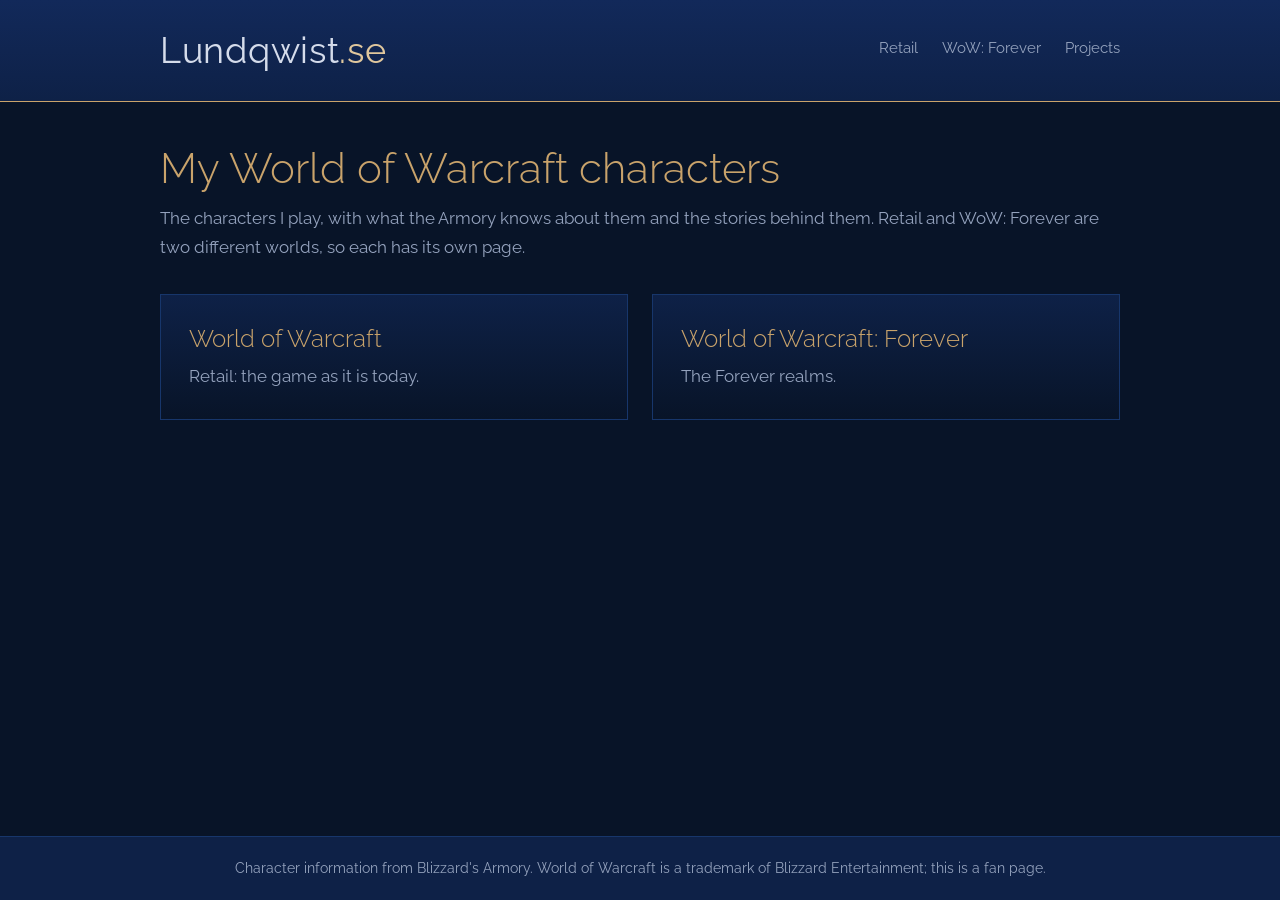
==== wwwroot/index.html @ 9b531c91 "WoW characters pages: retail and Forever, Armory info from Blizzard's API, Markdown stories" ====
<!DOCTYPE html>
<html lang="en">
<head>
  <meta charset="utf-8">
  <meta name="viewport" content="width=device-width, initial-scale=1">
  <title>WoW characters · Lundqwist.se</title>
  <link rel="stylesheet" href="css/site.css">
</head>
<body>
  <header class="site-header">
    <div class="site-header-inner">
      <a class="brand" href="/">Lundqwist<span>.se</span></a>
      <nav class="site-nav" aria-label="Characters">
      <a href="retail/">Retail</a>
      <a href="forever/">WoW: Forever</a>
      <a href="/projects">Projects</a>
      </nav>
    </div>
  </header>

  <main>
    <h1>My World of Warcraft characters</h1>
    <p class="lead">The characters I play, with what the Armory knows about them and the stories behind them. Retail and WoW: Forever are two different worlds, so each has its own page.</p>
    <ul class="games">
      <li><a class="game-card" href="retail/"><h2>World of Warcraft</h2><p>Retail: the game as it is today.</p></a></li>
      <li><a class="game-card" href="forever/"><h2>World of Warcraft: Forever</h2><p>The Forever realms.</p></a></li>
    </ul>
  </main>

  <footer class="site-footer">
    Character information from Blizzard's Armory. World of Warcraft is a trademark of Blizzard Entertainment; this is a fan page.
  </footer>

</body>
</html>
---- wwwroot/css/site.css ----
/* The same look as lundqwist.se: deep navy, thin gold lines and letters. */

@font-face { font-family: 'Raleway'; font-weight: 300; font-display: swap; src: url('../fonts/raleway-latin-300-normal.woff2') format('woff2'); }
@font-face { font-family: 'Raleway'; font-weight: 400; font-display: swap; src: url('../fonts/raleway-latin-400-normal.woff2') format('woff2'); }
@font-face { font-family: 'Raleway'; font-weight: 500; font-display: swap; src: url('../fonts/raleway-latin-500-normal.woff2') format('woff2'); }

:root {
  --navy-deep: #081428;
  --navy: #0e2147;
  --navy-light: #17366b;
  --gold: #c9a36b;
  --gold-soft: #e0c79d;
  --text: #d5dceb;
  --text-muted: #94a2bd;
  --content: 60rem;
}

*, *::before, *::after { box-sizing: border-box; }
html { color-scheme: dark; }

body {
  margin: 0;
  min-height: 100vh;
  display: flex;
  flex-direction: column;
  background: var(--navy-deep);
  color: var(--text);
  font-family: 'Raleway', system-ui, sans-serif;
  font-size: 1.0625rem;
  line-height: 1.7;
}

img { display: block; max-width: 100%; height: auto; }
a { color: var(--gold); }
a:hover { color: var(--gold-soft); }
:focus-visible { outline: 2px solid var(--gold-soft); outline-offset: 3px; }

/* ── Header ─────────────────────────────────────────────────────────────── */

.site-header {
  background: linear-gradient(180deg, #12295a 0%, var(--navy) 100%);
  border-bottom: 1px solid var(--gold);
}

.site-header-inner {
  max-width: calc(var(--content) + 4rem);
  margin: 0 auto;
  padding: 1.25rem 2rem;
  display: flex;
  align-items: center;
  justify-content: space-between;
  flex-wrap: wrap;
  gap: 1rem 1.5rem;
}

.brand {
  font-size: clamp(1.5rem, 4vw, 2.25rem);
  font-weight: 400;
  letter-spacing: 0.02em;
  color: var(--text);
  text-decoration: none;
}
.brand span { color: var(--gold-soft); }

.site-nav { display: flex; flex-wrap: wrap; gap: 0.25rem 1.5rem; }
.site-nav a {
  color: var(--text-muted);
  text-decoration: none;
  font-size: 0.95rem;
  padding-bottom: 0.15rem;
  border-bottom: 1px solid transparent;
}
.site-nav a:hover, .site-nav a[aria-current='page'] { color: var(--gold); border-bottom-color: var(--gold); }

/* ── Page ───────────────────────────────────────────────────────────────── */

main {
  flex: 1;
  width: 100%;
  max-width: calc(var(--content) + 4rem);
  margin: 0 auto;
  padding: 2.5rem 2rem 4rem;
}

h1, h2, h3 { font-weight: 300; color: var(--gold); line-height: 1.3; }
h1 { font-size: clamp(1.9rem, 4vw, 2.6rem); margin: 0 0 0.5rem; }
h2 { font-size: 1.5rem; margin: 2.5rem 0 1rem; padding-bottom: 0.4rem; border-bottom: 1px solid var(--navy-light); }
.lead { color: var(--text-muted); margin: 0 0 2rem; }
.muted { color: var(--text-muted); }
.notice { border: 1px solid var(--navy-light); border-left: 3px solid var(--gold); padding: 0.75rem 1rem; background: var(--navy); }

.button {
  display: inline-block;
  padding: 0.45rem 1.1rem;
  border: 1px solid var(--gold);
  color: var(--gold);
  text-decoration: none;
  font-size: 0.9rem;
  letter-spacing: 0.06em;
}
.button:hover { background: var(--gold); color: var(--navy-deep); }
.buttons { display: flex; flex-wrap: wrap; gap: 0.75rem; margin: 1rem 0; }

/* ── The two games on the start page ────────────────────────────────────── */

.games { display: grid; grid-template-columns: repeat(auto-fit, minmax(16rem, 1fr)); gap: 1.5rem; padding: 0; list-style: none; }
.game-card {
  display: block;
  padding: 1.75rem;
  border: 1px solid var(--navy-light);
  background: linear-gradient(180deg, var(--navy) 0%, var(--navy-deep) 100%);
  text-decoration: none;
  color: var(--text);
  transition: border-color 0.2s;
}
.game-card:hover { border-color: var(--gold); color: var(--text); }
.game-card h2 { margin: 0 0 0.5rem; border: 0; padding: 0; }
.game-card p { margin: 0; color: var(--text-muted); }

/* ── Character list ─────────────────────────────────────────────────────── */

.characters { display: grid; grid-template-columns: repeat(auto-fill, minmax(17rem, 1fr)); gap: 1.25rem; padding: 0; list-style: none; }
.character-card {
  display: flex;
  gap: 1rem;
  align-items: center;
  padding: 1rem;
  border: 1px solid var(--navy-light);
  background: var(--navy);
  color: var(--text);
  text-decoration: none;
  height: 100%;
}
.character-card:hover { border-color: var(--gold); color: var(--text); }
.avatar { width: 4.5rem; height: 4.5rem; flex: none; border: 1px solid var(--navy-light); background: var(--navy-deep); object-fit: cover; }
.character-card .name { font-size: 1.2rem; color: var(--class, var(--gold)); }
.character-card .info { font-size: 0.9rem; color: var(--text-muted); line-height: 1.5; }

/* ── One character ──────────────────────────────────────────────────────── */

.sheet-head { display: grid; grid-template-columns: minmax(0, 1fr) minmax(0, 1.2fr); gap: 2rem; align-items: start; }
.render {
  background: radial-gradient(ellipse at center, var(--navy-light) 0%, var(--navy-deep) 70%);
  border: 1px solid var(--navy-light);
  min-height: 12rem;
}
.render img { width: 100%; aspect-ratio: 1 / 1; object-fit: cover; object-position: center 20%; }
.char-title { color: var(--text-muted); margin: 0 0 1rem; }
.facts { display: grid; grid-template-columns: auto 1fr; gap: 0.2rem 1.25rem; margin: 0; }
.facts dt { color: var(--text-muted); }
.facts dd { margin: 0; }

.stats { display: grid; grid-template-columns: repeat(auto-fill, minmax(11rem, 1fr)); gap: 0.4rem 1.5rem; padding: 0; list-style: none; }
.stats li { display: flex; justify-content: space-between; border-bottom: 1px dotted var(--navy-light); }
.stats span:first-child { color: var(--text-muted); }

.gear { width: 100%; border-collapse: collapse; font-size: 0.95rem; }
.gear th, .gear td { text-align: left; padding: 0.3rem 0.75rem 0.3rem 0; border-bottom: 1px solid var(--navy-light); }
.gear th { color: var(--text-muted); font-weight: 400; }
.gear td.num { text-align: right; color: var(--text-muted); }
.gear a { text-decoration: none; }

.professions { padding: 0; list-style: none; }
.professions li { margin-bottom: 0.5rem; }
.professions .tiers { color: var(--text-muted); font-size: 0.9rem; }

.story { max-width: 44rem; }
.story img { margin: 1rem 0; border: 1px solid var(--navy-light); }
.story blockquote { margin: 1rem 0; padding-left: 1rem; border-left: 2px solid var(--gold); color: var(--text-muted); }

/* Item quality colors, as in the game */
.q-POOR { color: #9d9d9d; } .q-COMMON { color: #ffffff; } .q-UNCOMMON { color: #1eff00; }
.q-RARE { color: #0070dd; } .q-EPIC { color: #a335ee; } .q-LEGENDARY { color: #ff8000; }
.q-ARTIFACT { color: #e6cc80; } .q-HEIRLOOM { color: #00ccff; }

/* ── Footer ─────────────────────────────────────────────────────────────── */

.site-footer { border-top: 1px solid var(--navy-light); background: var(--navy); padding: 1.25rem 2rem; text-align: center; font-size: 0.85rem; color: var(--text-muted); }

@media (max-width: 44rem) {
  main { padding: 1.75rem 1.25rem 3rem; }
  .sheet-head { grid-template-columns: 1fr; }
}
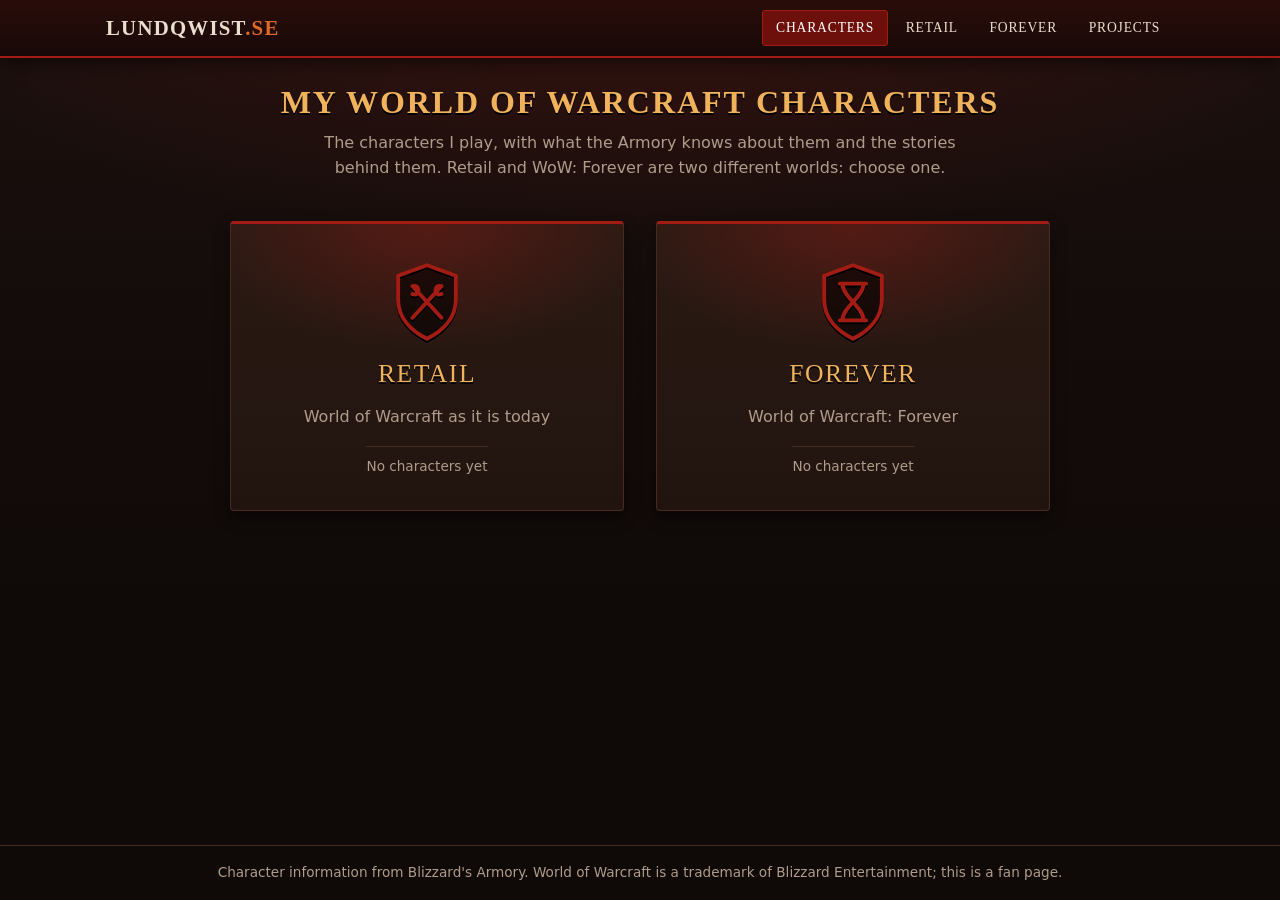
==== commit 94a8bfe0: "Horde colours like the Jawbreakers site; start page chooses Retail or Forever; realm label for Forev" ====
--- a/wwwroot/index.html
+++ b/wwwroot/index.html
@@ -11,19 +11,43 @@
     <div class="site-header-inner">
       <a class="brand" href="/">Lundqwist<span>.se</span></a>
       <nav class="site-nav" aria-label="Characters">
+      <a href="./" aria-current="page">Characters</a>
       <a href="retail/">Retail</a>
-      <a href="forever/">WoW: Forever</a>
+      <a href="forever/">Forever</a>
       <a href="/projects">Projects</a>
       </nav>
     </div>
   </header>
 
-  <main>
+  <main class="chooser">
     <h1>My World of Warcraft characters</h1>
-    <p class="lead">The characters I play, with what the Armory knows about them and the stories behind them. Retail and WoW: Forever are two different worlds, so each has its own page.</p>
+    <p class="lead">The characters I play, with what the Armory knows about them and the stories behind them. Retail and WoW: Forever are two different worlds: choose one.</p>
     <ul class="games">
-      <li><a class="game-card" href="retail/"><h2>World of Warcraft</h2><p>Retail: the game as it is today.</p></a></li>
-      <li><a class="game-card" href="forever/"><h2>World of Warcraft: Forever</h2><p>The Forever realms.</p></a></li>
+      <li>
+        <a class="game-card" href="retail/">
+          <!-- A shield with two crossed axes -->
+          <svg class="crest" viewBox="0 0 64 64" aria-hidden="true" fill="none" stroke="currentColor" stroke-width="3" stroke-linecap="round" stroke-linejoin="round">
+            <path d="M32 4 L54 12 V30 C54 44 44 54 32 60 C20 54 10 44 10 30 V12 Z" fill="rgba(0,0,0,.35)" />
+            <path d="M21 44 L43 20 M43 44 L21 20" />
+            <path d="M43 20 c-6-2-6 8 0 6 M21 20 c6-2 6 8 0 6" />
+          </svg>
+          <span class="label">Retail</span>
+          <span class="sub">World of Warcraft as it is today</span>
+          <span class="count" data-game="retail"></span>
+        </a>
+      </li>
+      <li>
+        <a class="game-card" href="forever/">
+          <!-- The same shield with an hourglass: the old world, kept forever -->
+          <svg class="crest" viewBox="0 0 64 64" aria-hidden="true" fill="none" stroke="currentColor" stroke-width="3" stroke-linecap="round" stroke-linejoin="round">
+            <path d="M32 4 L54 12 V30 C54 44 44 54 32 60 C20 54 10 44 10 30 V12 Z" fill="rgba(0,0,0,.35)" />
+            <path d="M22 18 H42 M22 46 H42 M24 18 C24 28 40 36 40 46 M40 18 C40 28 24 36 24 46" />
+          </svg>
+          <span class="label">Forever</span>
+          <span class="sub">World of Warcraft: Forever</span>
+          <span class="count" data-game="forever"></span>
+        </a>
+      </li>
     </ul>
   </main>
 
@@ -31,5 +55,17 @@
     Character information from Blizzard's Armory. World of Warcraft is a trademark of Blizzard Entertainment; this is a fan page.
   </footer>
 
+  <script>
+    // How many characters each game has, under its card
+    for (const span of document.querySelectorAll('.count')) {
+      fetch(`api/${span.dataset.game}/characters`)
+        .then((r) => (r.ok ? r.json() : null))
+        .then((data) => {
+          const n = data?.characters?.length ?? 0
+          span.textContent = n === 0 ? 'No characters yet' : n === 1 ? '1 character' : `${n} characters`
+        })
+        .catch(() => {})
+    }
+  </script>
 </body>
 </html>
--- a/wwwroot/css/site.css
+++ b/wwwroot/css/site.css
@@ -1,18 +1,18 @@
-/* The same look as lundqwist.se: deep navy, thin gold lines and letters. */
-
-@font-face { font-family: 'Raleway'; font-weight: 300; font-display: swap; src: url('../fonts/raleway-latin-300-normal.woff2') format('woff2'); }
-@font-face { font-family: 'Raleway'; font-weight: 400; font-display: swap; src: url('../fonts/raleway-latin-400-normal.woff2') format('woff2'); }
-@font-face { font-family: 'Raleway'; font-weight: 500; font-display: swap; src: url('../fonts/raleway-latin-500-normal.woff2') format('woff2'); }
+/* Horde colours, as on the Jawbreakers guild site: charred stone, Horde red, ember orange, sunset gold. */
 
 :root {
-  --navy-deep: #081428;
-  --navy: #0e2147;
-  --navy-light: #17366b;
-  --gold: #c9a36b;
-  --gold-soft: #e0c79d;
-  --text: #d5dceb;
-  --text-muted: #94a2bd;
-  --content: 60rem;
+  --bg: #0f0908;
+  --bg-2: #1a100e;
+  --panel: #21140f;
+  --panel-2: #2b1a14;
+  --line: #4a2a1f;
+  --red: #a31c14;
+  --red-dark: #6d100c;
+  --ember: #e06a25;
+  --gold: #f0b25a;
+  --text: #eadfce;
+  --muted: #b09c8a;
+  --content: 1100px;
 }
 
 *, *::before, *::after { box-sizing: border-box; }
@@ -23,161 +23,189 @@
   min-height: 100vh;
   display: flex;
   flex-direction: column;
-  background: var(--navy-deep);
-  color: var(--text);
-  font-family: 'Raleway', system-ui, sans-serif;
-  font-size: 1.0625rem;
-  line-height: 1.7;
+  background:
+    radial-gradient(1200px 500px at 50% -100px, rgba(163, 28, 20, .28), transparent 70%),
+    linear-gradient(var(--bg-2), var(--bg) 600px);
+  background-color: var(--bg);
+  color: var(--text);
+  font: 16px/1.6 "Segoe UI", system-ui, sans-serif;
+}
+
+h1, h2, h3, .brand, .site-nav a, .button, .game-card .label {
+  font-family: Georgia, "Palatino Linotype", "Times New Roman", serif;
+  letter-spacing: .06em;
+  text-transform: uppercase;
 }
 
 img { display: block; max-width: 100%; height: auto; }
 a { color: var(--gold); }
-a:hover { color: var(--gold-soft); }
-:focus-visible { outline: 2px solid var(--gold-soft); outline-offset: 3px; }
+a:hover { color: var(--ember); }
+:focus-visible { outline: 2px solid var(--ember); outline-offset: 3px; }
+
+h1 { font-size: 2rem; color: var(--gold); margin: 0 0 .25rem; text-shadow: 0 2px 0 #000; line-height: 1.25; }
+h2 { font-size: 1.25rem; color: var(--gold); margin: 2.25rem 0 1rem; padding-bottom: .4rem; border-bottom: 1px solid var(--line); box-shadow: 0 1px 0 rgba(0, 0, 0, .6); }
+h3 { font-size: 1rem; margin: 0; }
+p { margin: 0 0 1em; }
+.lead { color: var(--muted); margin: 0 0 1.75rem; }
+.muted { color: var(--muted); }
+.notice { background: var(--panel); border: 1px solid var(--line); border-left: 3px solid var(--red); padding: .75rem 1rem; border-radius: 4px; }
 
 /* ── Header ─────────────────────────────────────────────────────────────── */
 
 .site-header {
-  background: linear-gradient(180deg, #12295a 0%, var(--navy) 100%);
-  border-bottom: 1px solid var(--gold);
-}
-
+  background: linear-gradient(#2a0d0a, #170908);
+  border-bottom: 2px solid var(--red);
+  box-shadow: 0 4px 18px rgba(0, 0, 0, .6);
+}
 .site-header-inner {
-  max-width: calc(var(--content) + 4rem);
+  max-width: var(--content);
   margin: 0 auto;
-  padding: 1.25rem 2rem;
+  padding: .6rem 1rem;
   display: flex;
   align-items: center;
-  justify-content: space-between;
   flex-wrap: wrap;
-  gap: 1rem 1.5rem;
-}
-
-.brand {
-  font-size: clamp(1.5rem, 4vw, 2.25rem);
-  font-weight: 400;
-  letter-spacing: 0.02em;
-  color: var(--text);
-  text-decoration: none;
-}
-.brand span { color: var(--gold-soft); }
-
-.site-nav { display: flex; flex-wrap: wrap; gap: 0.25rem 1.5rem; }
+  gap: .5rem 1.5rem;
+}
+.brand { font-size: 1.3rem; font-weight: 700; color: var(--text); text-decoration: none; }
+.brand span { color: var(--ember); }
+.site-nav { display: flex; flex-wrap: wrap; gap: .25rem; margin-left: auto; }
 .site-nav a {
-  color: var(--text-muted);
-  text-decoration: none;
-  font-size: 0.95rem;
-  padding-bottom: 0.15rem;
-  border-bottom: 1px solid transparent;
-}
-.site-nav a:hover, .site-nav a[aria-current='page'] { color: var(--gold); border-bottom-color: var(--gold); }
+  color: var(--text);
+  text-decoration: none;
+  font-size: .85rem;
+  padding: .4rem .8rem;
+  border: 1px solid transparent;
+  border-radius: 3px;
+}
+.site-nav a:hover { color: var(--gold); border-color: var(--line); }
+.site-nav a[aria-current='page'] { background: var(--red-dark); border-color: var(--red); color: #fff; }
 
 /* ── Page ───────────────────────────────────────────────────────────────── */
 
-main {
-  flex: 1;
-  width: 100%;
-  max-width: calc(var(--content) + 4rem);
-  margin: 0 auto;
-  padding: 2.5rem 2rem 4rem;
-}
-
-h1, h2, h3 { font-weight: 300; color: var(--gold); line-height: 1.3; }
-h1 { font-size: clamp(1.9rem, 4vw, 2.6rem); margin: 0 0 0.5rem; }
-h2 { font-size: 1.5rem; margin: 2.5rem 0 1rem; padding-bottom: 0.4rem; border-bottom: 1px solid var(--navy-light); }
-.lead { color: var(--text-muted); margin: 0 0 2rem; }
-.muted { color: var(--text-muted); }
-.notice { border: 1px solid var(--navy-light); border-left: 3px solid var(--gold); padding: 0.75rem 1rem; background: var(--navy); }
+main { flex: 1; width: 100%; max-width: var(--content); margin: 0 auto; padding: 2rem 1rem 3rem; }
 
 .button {
   display: inline-block;
-  padding: 0.45rem 1.1rem;
-  border: 1px solid var(--gold);
-  color: var(--gold);
-  text-decoration: none;
-  font-size: 0.9rem;
-  letter-spacing: 0.06em;
-}
-.button:hover { background: var(--gold); color: var(--navy-deep); }
-.buttons { display: flex; flex-wrap: wrap; gap: 0.75rem; margin: 1rem 0; }
-
-/* ── The two games on the start page ────────────────────────────────────── */
-
-.games { display: grid; grid-template-columns: repeat(auto-fit, minmax(16rem, 1fr)); gap: 1.5rem; padding: 0; list-style: none; }
+  padding: .45rem 1rem;
+  font-size: .85rem;
+  color: #fff;
+  text-decoration: none;
+  background: linear-gradient(var(--red), var(--red-dark));
+  border: 1px solid #c8321f;
+  border-radius: 3px;
+  box-shadow: 0 2px 6px rgba(0, 0, 0, .5);
+}
+.button:hover { color: #fff; background: linear-gradient(#c02a1d, var(--red)); }
+.buttons { display: flex; flex-wrap: wrap; gap: .75rem; margin: 1.25rem 0 0; }
+
+.panel {
+  background: linear-gradient(var(--panel-2), var(--panel));
+  border: 1px solid var(--line);
+  border-top: 3px solid var(--red);
+  border-radius: 4px;
+  box-shadow: 0 6px 16px rgba(0, 0, 0, .45);
+}
+
+/* ── Start page: choose a game ──────────────────────────────────────────── */
+
+.chooser { text-align: center; padding-top: 1.5rem; }
+.chooser .lead { max-width: 40rem; margin: .5rem auto 2.5rem; }
+.games { display: grid; grid-template-columns: repeat(2, minmax(0, 1fr)); gap: 2rem; max-width: 820px; margin: 0 auto; padding: 0; list-style: none; }
 .game-card {
-  display: block;
-  padding: 1.75rem;
-  border: 1px solid var(--navy-light);
-  background: linear-gradient(180deg, var(--navy) 0%, var(--navy-deep) 100%);
-  text-decoration: none;
-  color: var(--text);
-  transition: border-color 0.2s;
-}
-.game-card:hover { border-color: var(--gold); color: var(--text); }
-.game-card h2 { margin: 0 0 0.5rem; border: 0; padding: 0; }
-.game-card p { margin: 0; color: var(--text-muted); }
+  display: flex;
+  flex-direction: column;
+  align-items: center;
+  gap: .6rem;
+  height: 100%;
+  padding: 2.25rem 1.5rem 2rem;
+  color: var(--text);
+  text-decoration: none;
+  background:
+    radial-gradient(320px 180px at 50% 0, rgba(163, 28, 20, .35), transparent 70%),
+    linear-gradient(var(--panel-2), var(--panel));
+  border: 1px solid var(--line);
+  border-top: 3px solid var(--red);
+  border-radius: 4px;
+  box-shadow: 0 6px 16px rgba(0, 0, 0, .45);
+  transition: transform .12s, border-color .12s, box-shadow .12s;
+}
+.game-card:hover { color: var(--text); transform: translateY(-3px); border-color: var(--ember); border-top-color: var(--ember); box-shadow: 0 10px 24px rgba(0, 0, 0, .6); }
+.game-card .crest { width: 84px; height: 84px; color: var(--red); filter: drop-shadow(0 2px 0 #000); }
+.game-card:hover .crest { color: var(--ember); }
+.game-card .label { font-size: 1.6rem; color: var(--gold); text-shadow: 0 2px 0 #000; }
+.game-card .sub { color: var(--muted); }
+.game-card .count { font-size: .85rem; color: var(--muted); border-top: 1px solid var(--line); padding-top: .6rem; margin-top: .4rem; min-height: 1.6em; }
 
 /* ── Character list ─────────────────────────────────────────────────────── */
 
-.characters { display: grid; grid-template-columns: repeat(auto-fill, minmax(17rem, 1fr)); gap: 1.25rem; padding: 0; list-style: none; }
+.characters { display: grid; grid-template-columns: repeat(auto-fill, minmax(18rem, 1fr)); gap: 1.25rem; padding: 0; list-style: none; }
 .character-card {
   display: flex;
   gap: 1rem;
   align-items: center;
-  padding: 1rem;
-  border: 1px solid var(--navy-light);
-  background: var(--navy);
-  color: var(--text);
-  text-decoration: none;
   height: 100%;
-}
-.character-card:hover { border-color: var(--gold); color: var(--text); }
-.avatar { width: 4.5rem; height: 4.5rem; flex: none; border: 1px solid var(--navy-light); background: var(--navy-deep); object-fit: cover; }
-.character-card .name { font-size: 1.2rem; color: var(--class, var(--gold)); }
-.character-card .info { font-size: 0.9rem; color: var(--text-muted); line-height: 1.5; }
+  padding: 1rem 1.1rem;
+  color: var(--text);
+  text-decoration: none;
+  background: linear-gradient(var(--panel-2), var(--panel));
+  border: 1px solid var(--line);
+  border-top: 3px solid var(--class, var(--red));
+  border-radius: 4px;
+  box-shadow: 0 6px 16px rgba(0, 0, 0, .45);
+  transition: transform .12s, border-color .12s;
+}
+.character-card:hover { color: var(--text); transform: translateY(-2px); border-color: var(--ember); border-top-color: var(--class, var(--ember)); }
+.avatar { width: 4.5rem; height: 4.5rem; flex: none; border: 1px solid var(--line); border-radius: 3px; background: var(--bg); object-fit: cover; }
+.character-card .name { font-family: Georgia, serif; font-size: 1.2rem; color: var(--class, var(--gold)); }
+.character-card .info { font-size: .9rem; color: var(--muted); line-height: 1.5; }
 
 /* ── One character ──────────────────────────────────────────────────────── */
 
 .sheet-head { display: grid; grid-template-columns: minmax(0, 1fr) minmax(0, 1.2fr); gap: 2rem; align-items: start; }
 .render {
-  background: radial-gradient(ellipse at center, var(--navy-light) 0%, var(--navy-deep) 70%);
-  border: 1px solid var(--navy-light);
   min-height: 12rem;
+  background: radial-gradient(ellipse at center, #5a1a10 0%, var(--panel) 55%, var(--bg) 100%);
+  border: 1px solid var(--line);
+  border-top: 3px solid var(--red);
+  border-radius: 4px;
+  overflow: hidden;
 }
 .render img { width: 100%; aspect-ratio: 1 / 1; object-fit: cover; object-position: center 20%; }
-.char-title { color: var(--text-muted); margin: 0 0 1rem; }
-.facts { display: grid; grid-template-columns: auto 1fr; gap: 0.2rem 1.25rem; margin: 0; }
-.facts dt { color: var(--text-muted); }
+.char-title { color: var(--muted); margin: 0 0 1rem; font-style: italic; }
+.facts { display: grid; grid-template-columns: auto 1fr; gap: .25rem 1.25rem; margin: 0; padding: 1.1rem 1.25rem; }
+.facts dt { color: var(--muted); }
 .facts dd { margin: 0; }
 
-.stats { display: grid; grid-template-columns: repeat(auto-fill, minmax(11rem, 1fr)); gap: 0.4rem 1.5rem; padding: 0; list-style: none; }
-.stats li { display: flex; justify-content: space-between; border-bottom: 1px dotted var(--navy-light); }
-.stats span:first-child { color: var(--text-muted); }
-
-.gear { width: 100%; border-collapse: collapse; font-size: 0.95rem; }
-.gear th, .gear td { text-align: left; padding: 0.3rem 0.75rem 0.3rem 0; border-bottom: 1px solid var(--navy-light); }
-.gear th { color: var(--text-muted); font-weight: 400; }
-.gear td.num { text-align: right; color: var(--text-muted); }
+.stats { display: grid; grid-template-columns: repeat(auto-fill, minmax(12rem, 1fr)); gap: .4rem 1.5rem; padding: 0; list-style: none; }
+.stats li { display: flex; justify-content: space-between; border-bottom: 1px dotted var(--line); }
+.stats span:first-child { color: var(--muted); }
+
+.gear { width: 100%; border-collapse: collapse; font-size: .95rem; }
+.gear th, .gear td { text-align: left; padding: .3rem .75rem .3rem 0; border-bottom: 1px solid var(--line); }
+.gear th { color: var(--muted); font-weight: 400; }
+.gear td.num { text-align: right; color: var(--muted); }
 .gear a { text-decoration: none; }
 
 .professions { padding: 0; list-style: none; }
-.professions li { margin-bottom: 0.5rem; }
-.professions .tiers { color: var(--text-muted); font-size: 0.9rem; }
-
-.story { max-width: 44rem; }
-.story img { margin: 1rem 0; border: 1px solid var(--navy-light); }
-.story blockquote { margin: 1rem 0; padding-left: 1rem; border-left: 2px solid var(--gold); color: var(--text-muted); }
-
-/* Item quality colors, as in the game */
+.professions li { margin-bottom: .5rem; }
+.professions .tiers { color: var(--muted); font-size: .9rem; }
+
+.story { max-width: 46rem; font-size: 1.05rem; line-height: 1.75; }
+.story h2, .story h3 { border: 0; box-shadow: none; margin: 1.75rem 0 .5rem; }
+.story img { margin: 1rem 0; border: 1px solid var(--line); border-radius: 4px; }
+.story blockquote { margin: 1rem 0; padding-left: 1rem; border-left: 3px solid var(--red); color: var(--muted); font-style: italic; }
+
+/* Item quality colours, as in the game */
 .q-POOR { color: #9d9d9d; } .q-COMMON { color: #ffffff; } .q-UNCOMMON { color: #1eff00; }
 .q-RARE { color: #0070dd; } .q-EPIC { color: #a335ee; } .q-LEGENDARY { color: #ff8000; }
 .q-ARTIFACT { color: #e6cc80; } .q-HEIRLOOM { color: #00ccff; }
 
 /* ── Footer ─────────────────────────────────────────────────────────────── */
 
-.site-footer { border-top: 1px solid var(--navy-light); background: var(--navy); padding: 1.25rem 2rem; text-align: center; font-size: 0.85rem; color: var(--text-muted); }
+.site-footer { border-top: 1px solid var(--line); color: var(--muted); font-size: .85rem; text-align: center; padding: 1rem; }
 
 @media (max-width: 44rem) {
-  main { padding: 1.75rem 1.25rem 3rem; }
+  .games { grid-template-columns: 1fr; }
   .sheet-head { grid-template-columns: 1fr; }
-}
+  h1 { font-size: 1.6rem; }
+}
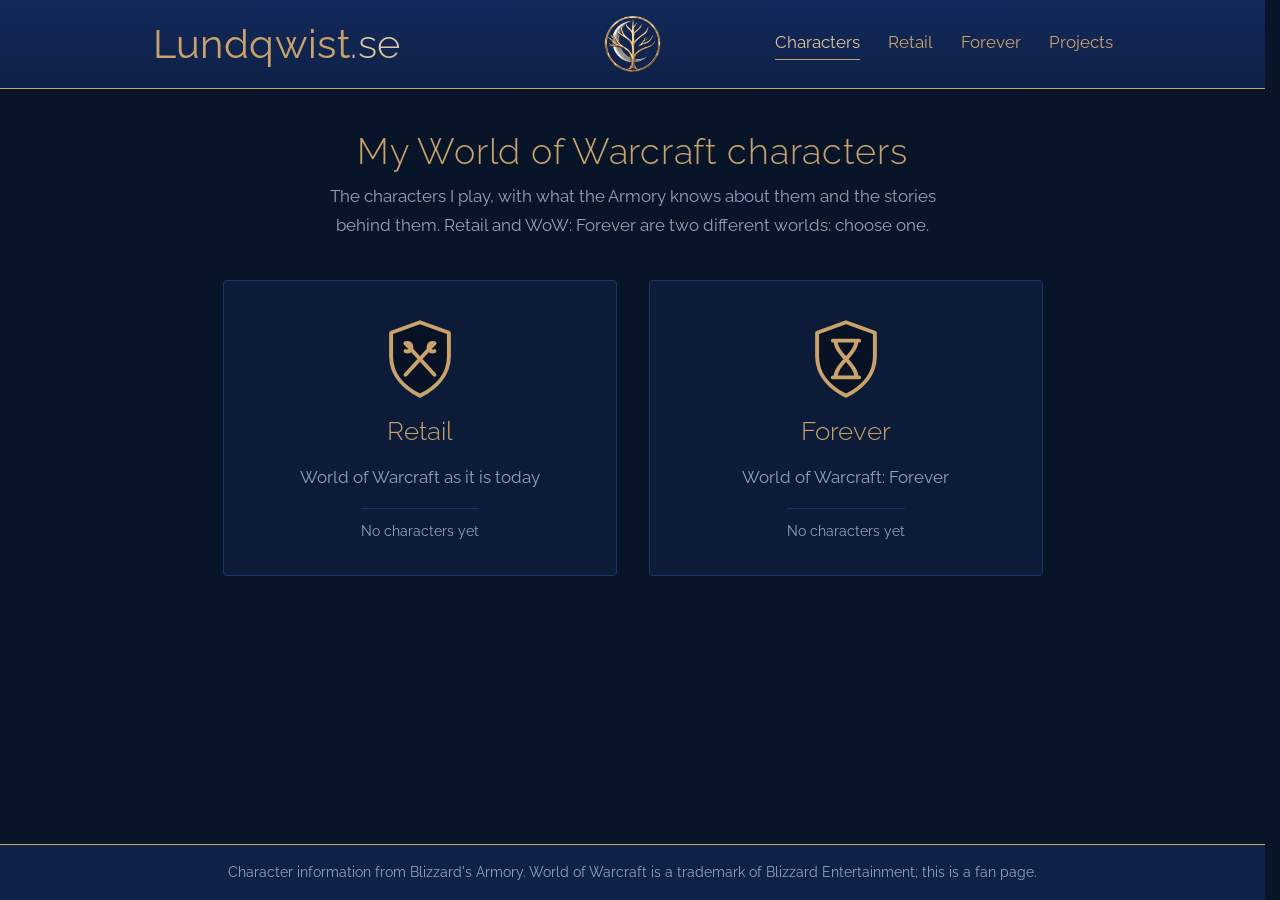
==== commit 8ceab50a: "Same navy and gold look as lundqwist.se (Raleway, emblem, favicon); links and buttons sparkle on mou" ====
--- a/wwwroot/index.html
+++ b/wwwroot/index.html
@@ -4,12 +4,14 @@
   <meta charset="utf-8">
   <meta name="viewport" content="width=device-width, initial-scale=1">
   <title>WoW characters · Lundqwist.se</title>
+  <link rel="icon" href="images/favicon.svg" type="image/svg+xml">
   <link rel="stylesheet" href="css/site.css">
 </head>
 <body>
   <header class="site-header">
     <div class="site-header-inner">
       <a class="brand" href="/">Lundqwist<span>.se</span></a>
+      <img class="emblem" src="images/lundqwist-logo.webp" alt="" width="192" height="190">
       <nav class="site-nav" aria-label="Characters">
       <a href="./" aria-current="page">Characters</a>
       <a href="retail/">Retail</a>
--- a/wwwroot/css/site.css
+++ b/wwwroot/css/site.css
@@ -1,114 +1,165 @@
-/* Horde colours, as on the Jawbreakers guild site: charred stone, Horde red, ember orange, sunset gold. */
+/* The look of lundqwist.se (Website2.0/site/client/src/styles.css): deep navy, thin gold lines and letters,
+   the Raleway typeface. Links and buttons sparkle a little on mouse-over. */
+
+@font-face { font-family: 'Raleway'; font-style: normal; font-weight: 300; font-display: swap; src: url('../fonts/raleway-latin-300-normal.woff2') format('woff2'); }
+@font-face { font-family: 'Raleway'; font-style: normal; font-weight: 400; font-display: swap; src: url('../fonts/raleway-latin-400-normal.woff2') format('woff2'); }
+@font-face { font-family: 'Raleway'; font-style: normal; font-weight: 500; font-display: swap; src: url('../fonts/raleway-latin-500-normal.woff2') format('woff2'); }
 
 :root {
-  --bg: #0f0908;
-  --bg-2: #1a100e;
-  --panel: #21140f;
-  --panel-2: #2b1a14;
-  --line: #4a2a1f;
-  --red: #a31c14;
-  --red-dark: #6d100c;
-  --ember: #e06a25;
-  --gold: #f0b25a;
-  --text: #eadfce;
-  --muted: #b09c8a;
-  --content: 1100px;
+  --navy-deep: #081428;      /* page background */
+  --navy: #0e2147;           /* header and footer bands */
+  --navy-light: #17366b;     /* frames and borders */
+  --gold: #c9a36b;           /* headings, labels, lines */
+  --gold-soft: #e0c79d;      /* hover, ".se" */
+  --text: #d5dceb;
+  --muted: #94a2bd;
+  --panel: #0b1b38;          /* boxes on the page */
+  --panel-2: #10254b;
+  --line: var(--navy-light);
+  --content: 60rem;
 }
 
 *, *::before, *::after { box-sizing: border-box; }
-html { color-scheme: dark; }
+html { color-scheme: dark; scrollbar-gutter: stable; }
 
 body {
   margin: 0;
   min-height: 100vh;
   display: flex;
   flex-direction: column;
-  background:
-    radial-gradient(1200px 500px at 50% -100px, rgba(163, 28, 20, .28), transparent 70%),
-    linear-gradient(var(--bg-2), var(--bg) 600px);
-  background-color: var(--bg);
+  background: var(--navy-deep);
   color: var(--text);
-  font: 16px/1.6 "Segoe UI", system-ui, sans-serif;
-}
-
-h1, h2, h3, .brand, .site-nav a, .button, .game-card .label {
-  font-family: Georgia, "Palatino Linotype", "Times New Roman", serif;
-  letter-spacing: .06em;
-  text-transform: uppercase;
+  font-family: 'Raleway', system-ui, sans-serif;
+  font-size: 1.0625rem;
+  line-height: 1.7;
 }
 
 img { display: block; max-width: 100%; height: auto; }
 a { color: var(--gold); }
-a:hover { color: var(--ember); }
-:focus-visible { outline: 2px solid var(--ember); outline-offset: 3px; }
-
-h1 { font-size: 2rem; color: var(--gold); margin: 0 0 .25rem; text-shadow: 0 2px 0 #000; line-height: 1.25; }
-h2 { font-size: 1.25rem; color: var(--gold); margin: 2.25rem 0 1rem; padding-bottom: .4rem; border-bottom: 1px solid var(--line); box-shadow: 0 1px 0 rgba(0, 0, 0, .6); }
-h3 { font-size: 1rem; margin: 0; }
+a:hover { color: var(--gold-soft); }
+:focus-visible { outline: 2px solid var(--gold-soft); outline-offset: 3px; }
+
+h1, h2, h3 { font-weight: 300; letter-spacing: .02em; line-height: 1.25; color: var(--gold); }
+h1 { font-size: clamp(1.75rem, 4vw, 2.25rem); margin: 0 0 .5rem; }
+h2 { font-size: 1.4rem; margin: 2.5rem 0 1rem; padding-bottom: .4rem; border-bottom: 1px solid var(--line); }
+h3 { font-size: 1.05rem; margin: 0; }
 p { margin: 0 0 1em; }
-.lead { color: var(--muted); margin: 0 0 1.75rem; }
+.lead { color: var(--muted); margin: 0 0 2rem; }
 .muted { color: var(--muted); }
-.notice { background: var(--panel); border: 1px solid var(--line); border-left: 3px solid var(--red); padding: .75rem 1rem; border-radius: 4px; }
+.notice { background: var(--panel); border: 1px solid var(--line); border-left: 3px solid var(--gold); padding: .75rem 1rem; border-radius: 4px; }
+
+/* ── Sparkles on mouse-over ─────────────────────────────────────────────── */
+/* Two small gold stars twinkle at the corners of a link; buttons also get a sweep of light. */
+
+a { position: relative; transition: color .2s, text-shadow .2s; }
+a::before, a::after {
+  content: "✦";
+  position: absolute;
+  font-size: .65rem;
+  line-height: 1;
+  color: var(--gold-soft);
+  text-shadow: 0 0 6px rgba(224, 199, 157, .9);
+  opacity: 0;
+  pointer-events: none;
+}
+a::after { top: -.35rem; right: -.55rem; }
+a::before { bottom: -.25rem; left: -.5rem; font-size: .5rem; }
+a:hover { text-shadow: 0 0 8px rgba(224, 199, 157, .55); }
+a:hover::after { animation: twinkle 1.2s ease-in-out infinite; }
+a:hover::before { animation: twinkle 1.2s ease-in-out .45s infinite; }
+
+@keyframes twinkle {
+  0%   { opacity: 0; transform: scale(.3) rotate(0deg); }
+  45%  { opacity: 1; transform: scale(1.15) rotate(45deg); }
+  100% { opacity: 0; transform: scale(.3) rotate(90deg); }
+}
+@keyframes sweep { from { left: -60%; } to { left: 130%; } }
+
+@media (prefers-reduced-motion: reduce) {
+  a:hover::before, a:hover::after { animation: none; opacity: 0; }
+  .button:hover::before { animation: none; }
+}
 
 /* ── Header ─────────────────────────────────────────────────────────────── */
 
-.site-header {
-  background: linear-gradient(#2a0d0a, #170908);
-  border-bottom: 2px solid var(--red);
-  box-shadow: 0 4px 18px rgba(0, 0, 0, .6);
-}
+.site-header { background: linear-gradient(180deg, #12295a 0%, var(--navy) 100%); border-bottom: 1px solid var(--gold); }
 .site-header-inner {
-  max-width: var(--content);
+  position: relative;
+  max-width: calc(var(--content) + 4rem);
   margin: 0 auto;
-  padding: .6rem 1rem;
+  padding: 1.25rem 2rem;
   display: flex;
   align-items: center;
+  justify-content: space-between;
   flex-wrap: wrap;
-  gap: .5rem 1.5rem;
-}
-.brand { font-size: 1.3rem; font-weight: 700; color: var(--text); text-decoration: none; }
-.brand span { color: var(--ember); }
-.site-nav { display: flex; flex-wrap: wrap; gap: .25rem; margin-left: auto; }
-.site-nav a {
-  color: var(--text);
-  text-decoration: none;
-  font-size: .85rem;
-  padding: .4rem .8rem;
-  border: 1px solid transparent;
-  border-radius: 3px;
-}
-.site-nav a:hover { color: var(--gold); border-color: var(--line); }
-.site-nav a[aria-current='page'] { background: var(--red-dark); border-color: var(--red); color: #fff; }
+  gap: .75rem 1.5rem;
+}
+.brand { font-size: clamp(1.75rem, 4vw, 2.5rem); font-weight: 400; letter-spacing: .01em; line-height: 1.2; color: var(--gold); text-decoration: none; }
+.brand span { color: var(--gold-soft); font-weight: 300; }
+/* The tree-and-moon logo in the exact middle of the header, as on the main site */
+.emblem { position: absolute; left: 50%; top: 50%; transform: translate(-50%, -50%); height: 3.5rem; width: auto; }
+.site-nav { display: flex; flex-wrap: wrap; gap: .5rem 1.75rem; }
+.site-nav a { color: var(--gold); text-decoration: none; padding-bottom: .15rem; border-bottom: 1px solid transparent; }
+.site-nav a:hover, .site-nav a[aria-current='page'] { color: var(--gold-soft); border-bottom-color: var(--gold); }
 
 /* ── Page ───────────────────────────────────────────────────────────────── */
 
-main { flex: 1; width: 100%; max-width: var(--content); margin: 0 auto; padding: 2rem 1rem 3rem; }
+main { flex: 1; width: 100%; max-width: calc(var(--content) + 4rem); margin: 0 auto; padding: 3rem 2rem 4rem; }
 
 .button {
   display: inline-block;
-  padding: .45rem 1rem;
-  font-size: .85rem;
+  overflow: hidden;
+  padding: .55rem 1.3rem;
+  font: inherit;
+  font-size: .95rem;
+  line-height: 1.4;
+  color: var(--gold);
+  text-decoration: none;
+  background: transparent;
+  border: 1px solid var(--gold);
+  border-radius: 4px;
+  transition: background-color .2s, color .2s;
+}
+.button:hover { background: var(--gold); color: var(--navy-deep); text-shadow: none; }
+/* The light sweeping across a button, and its star inside the corner */
+.button { position: relative; }
+.button::before {
+  content: "";
+  position: absolute;
+  top: 0; bottom: 0; left: -60%;
+  width: 40%;
+  opacity: 1;
+  pointer-events: none;
+  background: linear-gradient(100deg, transparent, rgba(255, 250, 235, .75), transparent);
+  transform: skewX(-20deg);
+}
+.button:hover::before { animation: sweep .8s ease-out; }
+.button::after {
+  content: "✦";
+  position: absolute;
+  top: .15rem; right: .3rem;
+  font-size: .6rem;
+  line-height: 1;
   color: #fff;
-  text-decoration: none;
-  background: linear-gradient(var(--red), var(--red-dark));
-  border: 1px solid #c8321f;
-  border-radius: 3px;
-  box-shadow: 0 2px 6px rgba(0, 0, 0, .5);
-}
-.button:hover { color: #fff; background: linear-gradient(#c02a1d, var(--red)); }
+  text-shadow: 0 0 6px #fff;
+  opacity: 0;
+  pointer-events: none;
+}
+.button:hover::after { animation: twinkle 1.2s ease-in-out infinite; }
+button.button:disabled::before, button.button:disabled::after { animation: none; opacity: 0; }
 .buttons { display: flex; flex-wrap: wrap; gap: .75rem; margin: 1.25rem 0 0; }
-
-.panel {
-  background: linear-gradient(var(--panel-2), var(--panel));
-  border: 1px solid var(--line);
-  border-top: 3px solid var(--red);
-  border-radius: 4px;
-  box-shadow: 0 6px 16px rgba(0, 0, 0, .45);
-}
+button.button { cursor: pointer; position: relative; }
+button.button:disabled { opacity: .6; cursor: wait; }
+button.button:disabled:hover { background: transparent; color: var(--gold); }
+.refresh { display: flex; flex-wrap: wrap; align-items: center; gap: .75rem; margin: 0 0 1.5rem; }
+.refresh-note:empty { display: none; }
+.buttons .refresh { margin: 0; }
+
+.panel { background: var(--panel); border: 1px solid var(--line); border-radius: 4px; }
 
 /* ── Start page: choose a game ──────────────────────────────────────────── */
 
-.chooser { text-align: center; padding-top: 1.5rem; }
+.chooser { text-align: center; padding-top: 2.5rem; }
 .chooser .lead { max-width: 40rem; margin: .5rem auto 2.5rem; }
 .games { display: grid; grid-template-columns: repeat(2, minmax(0, 1fr)); gap: 2rem; max-width: 820px; margin: 0 auto; padding: 0; list-style: none; }
 .game-card {
@@ -120,53 +171,58 @@
   padding: 2.25rem 1.5rem 2rem;
   color: var(--text);
   text-decoration: none;
-  background:
-    radial-gradient(320px 180px at 50% 0, rgba(163, 28, 20, .35), transparent 70%),
-    linear-gradient(var(--panel-2), var(--panel));
+  background: var(--panel);
   border: 1px solid var(--line);
-  border-top: 3px solid var(--red);
   border-radius: 4px;
-  box-shadow: 0 6px 16px rgba(0, 0, 0, .45);
-  transition: transform .12s, border-color .12s, box-shadow .12s;
-}
-.game-card:hover { color: var(--text); transform: translateY(-3px); border-color: var(--ember); border-top-color: var(--ember); box-shadow: 0 10px 24px rgba(0, 0, 0, .6); }
-.game-card .crest { width: 84px; height: 84px; color: var(--red); filter: drop-shadow(0 2px 0 #000); }
-.game-card:hover .crest { color: var(--ember); }
-.game-card .label { font-size: 1.6rem; color: var(--gold); text-shadow: 0 2px 0 #000; }
+  transition: border-color .2s, transform .2s;
+}
+.game-card:hover { color: var(--text); border-color: var(--gold); transform: translateY(-3px); }
+.game-card .crest { width: 84px; height: 84px; color: var(--gold); }
+.game-card:hover .crest { color: var(--gold-soft); }
+.game-card .label { font-size: 1.6rem; font-weight: 300; color: var(--gold); }
 .game-card .sub { color: var(--muted); }
-.game-card .count { font-size: .85rem; color: var(--muted); border-top: 1px solid var(--line); padding-top: .6rem; margin-top: .4rem; min-height: 1.6em; }
+.game-card .count { font-size: .9rem; color: var(--muted); border-top: 1px solid var(--line); padding-top: .6rem; margin-top: .4rem; min-height: 1.6em; }
+.game-card::after { top: .75rem; right: .9rem; font-size: .9rem; }
+.game-card::before { bottom: .75rem; left: .9rem; font-size: .7rem; }
 
 /* ── Character list ─────────────────────────────────────────────────────── */
 
-.characters { display: grid; grid-template-columns: repeat(auto-fill, minmax(18rem, 1fr)); gap: 1.25rem; padding: 0; list-style: none; }
+.characters { display: flex; flex-direction: column; gap: .75rem; padding: 0; list-style: none; }
 .character-card {
   display: flex;
   gap: 1rem;
   align-items: center;
-  height: 100%;
-  padding: 1rem 1.1rem;
-  color: var(--text);
-  text-decoration: none;
-  background: linear-gradient(var(--panel-2), var(--panel));
+  padding: .75rem 1.1rem;
+  background: var(--panel);
   border: 1px solid var(--line);
-  border-top: 3px solid var(--class, var(--red));
+  border-left: 3px solid var(--class, var(--gold));
   border-radius: 4px;
-  box-shadow: 0 6px 16px rgba(0, 0, 0, .45);
-  transition: transform .12s, border-color .12s;
-}
-.character-card:hover { color: var(--text); transform: translateY(-2px); border-color: var(--ember); border-top-color: var(--class, var(--ember)); }
-.avatar { width: 4.5rem; height: 4.5rem; flex: none; border: 1px solid var(--line); border-radius: 3px; background: var(--bg); object-fit: cover; }
-.character-card .name { font-family: Georgia, serif; font-size: 1.2rem; color: var(--class, var(--gold)); }
-.character-card .info { font-size: .9rem; color: var(--muted); line-height: 1.5; }
+  transition: border-color .2s;
+}
+.character-card:hover { border-color: var(--gold); border-left-color: var(--class, var(--gold)); }
+.character-card .who { display: flex; gap: 1rem; align-items: center; flex: 1; min-width: 0; color: var(--text); text-decoration: none; }
+.character-card .who:hover { text-shadow: none; }
+.character-card .who:hover .name { text-shadow: 0 0 8px rgba(224, 199, 157, .45); }
+.character-card .who::after { top: .1rem; right: .5rem; }
+.character-card .who::before { bottom: .1rem; left: 3.6rem; }
+.character-card .story-link { flex: none; text-align: center; }
+.character-card .story-link .count { display: block; font-size: .78rem; opacity: .85; }
+.character-card .no-story { flex: none; font-size: .9rem; }
+@media (max-width: 34rem) {
+  .character-card { flex-wrap: wrap; }
+  .character-card .story-link, .character-card .no-story { width: 100%; }
+}
+.avatar { width: 4.5rem; height: 4.5rem; flex: none; border: 1px solid var(--line); border-radius: 3px; background: var(--navy-deep); object-fit: cover; }
+.character-card .name { font-size: 1.25rem; font-weight: 500; color: var(--class, var(--gold)); }
+.character-card .info { font-size: .92rem; color: var(--muted); line-height: 1.5; }
 
 /* ── One character ──────────────────────────────────────────────────────── */
 
 .sheet-head { display: grid; grid-template-columns: minmax(0, 1fr) minmax(0, 1.2fr); gap: 2rem; align-items: start; }
 .render {
   min-height: 12rem;
-  background: radial-gradient(ellipse at center, #5a1a10 0%, var(--panel) 55%, var(--bg) 100%);
+  background: radial-gradient(ellipse at center, #1d3d75 0%, var(--panel) 55%, var(--navy-deep) 100%);
   border: 1px solid var(--line);
-  border-top: 3px solid var(--red);
   border-radius: 4px;
   overflow: hidden;
 }
@@ -190,10 +246,46 @@
 .professions li { margin-bottom: .5rem; }
 .professions .tiers { color: var(--muted); font-size: .9rem; }
 
-.story { max-width: 46rem; font-size: 1.05rem; line-height: 1.75; }
-.story h2, .story h3 { border: 0; box-shadow: none; margin: 1.75rem 0 .5rem; }
+.story { max-width: 46rem; font-size: 1.08rem; line-height: 1.8; }
+.story h2, .story h3 { border: 0; margin: 1.75rem 0 .5rem; }
 .story img { margin: 1rem 0; border: 1px solid var(--line); border-radius: 4px; }
-.story blockquote { margin: 1rem 0; padding-left: 1rem; border-left: 3px solid var(--red); color: var(--muted); font-style: italic; }
+.story blockquote { margin: 1rem 0; padding-left: 1rem; border-left: 3px solid var(--gold); color: var(--muted); font-style: italic; }
+.story figure { margin: 1.5rem 0; }
+.story figure img { margin: 0; width: 100%; }
+.story figcaption { color: var(--muted); font-style: italic; font-size: .92rem; text-align: center; margin-top: .4rem; }
+.story figure.sound { background: var(--panel); border: 1px solid var(--line); border-left: 3px solid var(--gold); border-radius: 4px; padding: .75rem 1rem; }
+.story figure.sound figcaption { text-align: left; margin: .35rem 0 0; }
+.story audio { width: 100%; height: 2.5rem; display: block; }
+.story hr { border: 0; text-align: center; margin: 2rem 0; }
+.story hr::after { content: "✦  ✦  ✦"; color: var(--gold); letter-spacing: .5em; }
+.story p:first-child::first-letter { font-size: 3.1em; font-weight: 300; float: left; line-height: .9; padding: .08em .1em 0 0; color: var(--gold); }
+
+/* The list of chapters on the character page, and one chapter on its own page */
+.chapters { list-style: none; padding: 0; margin: 0; max-width: 46rem; }
+.chapters li { border-bottom: 1px solid var(--line); }
+.chapters li:first-child { border-top: 1px solid var(--line); }
+.chapters a { display: flex; gap: 1rem; align-items: baseline; padding: .7rem .25rem .2rem; text-decoration: none; }
+.chapters a::after { top: .35rem; right: .3rem; }
+.chapters li > a:only-child { padding-bottom: .7rem; }
+.chapters a:hover { background: var(--panel); }
+.chapter-no { text-transform: uppercase; letter-spacing: .08em; font-size: .78rem; color: var(--muted); min-width: 6.5rem; }
+.chapter-title { font-size: 1.15rem; }
+.chapters .chapter-sub { padding: 0 .25rem .7rem 7.75rem; }
+.chapter-sub { color: var(--muted); font-style: italic; font-size: .92rem; }
+.chapter-kicker { color: var(--muted); text-transform: uppercase; letter-spacing: .1em; font-size: .8rem; margin: 1.5rem 0 .25rem; }
+#chapter h1 + .chapter-sub { margin: 0 0 1.75rem; }
+#chapter h1:not(:has(+ .chapter-sub)) { margin-bottom: 1.75rem; }
+.chapter-nav { display: grid; grid-template-columns: 1fr auto 1fr; gap: 1rem; align-items: start; max-width: 46rem; margin: 2.5rem 0 0; padding-top: 1rem; border-top: 1px solid var(--line); }
+.chapter-nav a { text-decoration: none; display: flex; flex-direction: column; }
+.chapter-nav a:last-child { text-align: right; }
+.chapter-nav .chapter-nav-all { align-self: center; text-transform: uppercase; letter-spacing: .08em; font-size: .85rem; }
+.chapter-nav-label { color: var(--muted); font-size: .8rem; text-transform: uppercase; letter-spacing: .08em; }
+@media (max-width: 600px) {
+  .chapters a { flex-direction: column; gap: 0; }
+  .chapters .chapter-sub { padding-left: .25rem; }
+  .chapter-nav { grid-template-columns: 1fr 1fr; }
+  .chapter-nav .chapter-nav-all { grid-column: 1 / -1; grid-row: 2; justify-self: center; }
+}
 
 /* Item quality colours, as in the game */
 .q-POOR { color: #9d9d9d; } .q-COMMON { color: #ffffff; } .q-UNCOMMON { color: #1eff00; }
@@ -202,10 +294,13 @@
 
 /* ── Footer ─────────────────────────────────────────────────────────────── */
 
-.site-footer { border-top: 1px solid var(--line); color: var(--muted); font-size: .85rem; text-align: center; padding: 1rem; }
-
+.site-footer { min-height: 3.5rem; padding: .75rem 1rem; background: var(--navy); border-top: 1px solid var(--gold); color: var(--muted); font-size: .9rem; text-align: center; display: flex; align-items: center; justify-content: center; }
+
+@media (max-width: 52rem) {
+  .emblem { display: none; }
+}
 @media (max-width: 44rem) {
   .games { grid-template-columns: 1fr; }
   .sheet-head { grid-template-columns: 1fr; }
-  h1 { font-size: 1.6rem; }
-}
+  .site-header-inner, main { padding-left: 1rem; padding-right: 1rem; }
+}
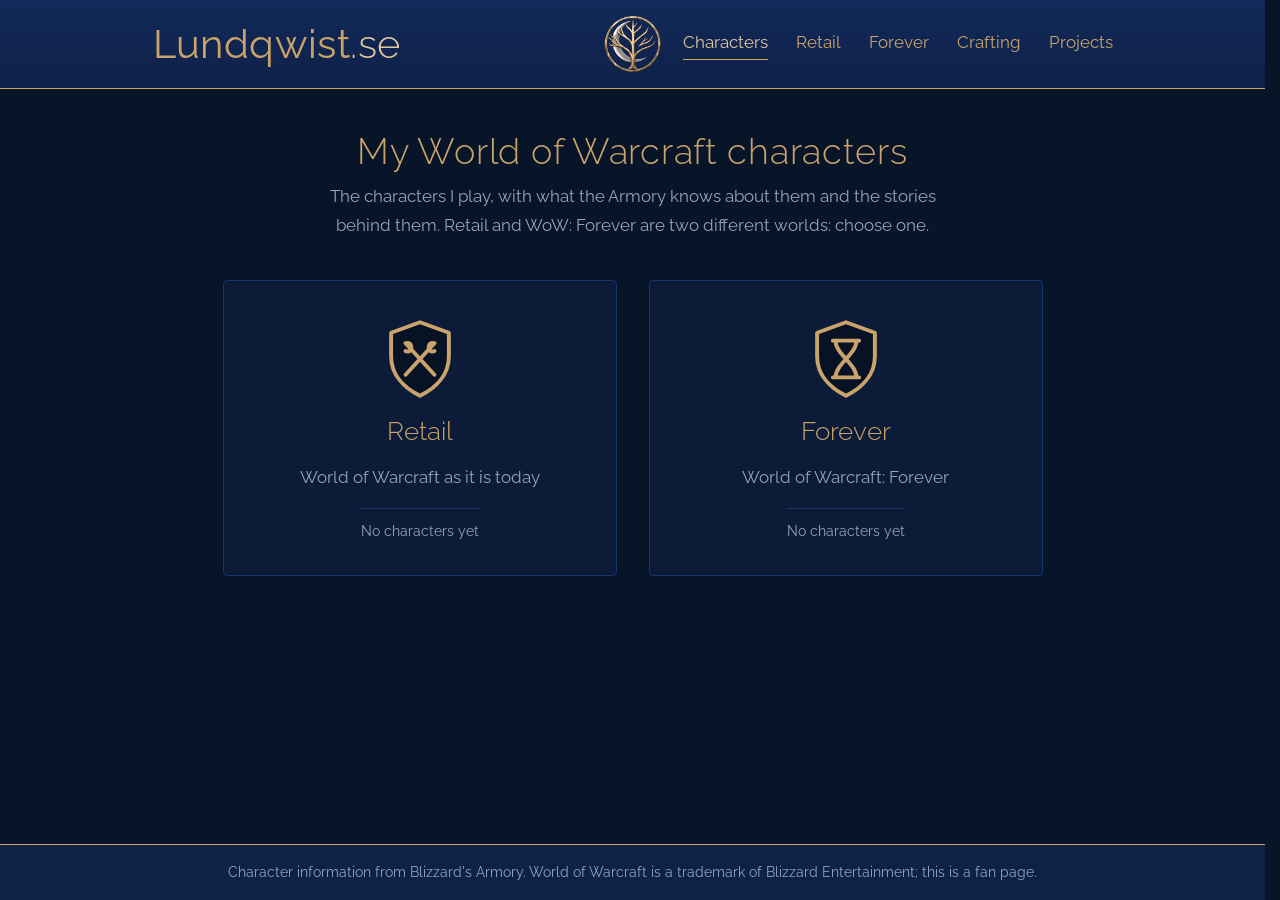
==== commit b1212d89: "Crafting page for the Forever characters: professions, skill and known recipes, read live from the J" ====
--- a/wwwroot/index.html
+++ b/wwwroot/index.html
@@ -16,6 +16,7 @@
       <a href="./" aria-current="page">Characters</a>
       <a href="retail/">Retail</a>
       <a href="forever/">Forever</a>
+      <a href="forever/crafting.html">Crafting</a>
       <a href="/projects">Projects</a>
       </nav>
     </div>
--- a/wwwroot/css/site.css
+++ b/wwwroot/css/site.css
@@ -287,6 +287,52 @@
   .chapter-nav .chapter-nav-all { grid-column: 1 / -1; grid-row: 2; justify-self: center; }
 }
 
+/* ── Crafting page ──────────────────────────────────────────────────────── */
+
+.small { font-size: .88rem; }
+.char-nav { display: flex; flex-wrap: wrap; gap: .5rem 1.5rem; margin: -1rem 0 1.5rem; }
+.char-nav a { color: var(--class, var(--gold)); text-decoration: none; }
+.crafter-section h2 { display: flex; flex-wrap: wrap; align-items: baseline; gap: .25rem 1rem; border-bottom-color: var(--class, var(--line)); }
+.crafter-name { color: var(--class, var(--gold)); text-decoration: none; }
+.crafter-name:hover { color: var(--class, var(--gold-soft)); }
+.crafter-info { font-size: .95rem; }
+.profession-grid { display: flex; flex-direction: column; gap: .75rem; padding: 0; margin: 0 0 1rem; list-style: none; }
+.profession { padding: .9rem 1.1rem; }
+.profession-head { display: flex; justify-content: space-between; align-items: baseline; gap: 1rem; }
+.profession-head h3 { font-size: 1.15rem; }
+.skill-value { color: var(--gold-soft); font-variant-numeric: tabular-nums; }
+.skill-bar { height: .4rem; margin: .4rem 0 .6rem; background: var(--navy-deep); border: 1px solid var(--line); border-radius: 3px; overflow: hidden; }
+.skill-bar span { display: block; height: 100%; background: linear-gradient(90deg, #8a6d40, var(--gold), var(--gold-soft)); }
+.profession .gathering { margin: 0; }
+.guide-link { display: inline-block; margin-top: .4rem; text-decoration: none; }
+
+.recipes summary { cursor: pointer; color: var(--gold); padding: .2rem 0; }
+.recipes summary:hover { color: var(--gold-soft); }
+.recipes-body { margin-top: .6rem; }
+.recipe-tools { display: flex; flex-wrap: wrap; align-items: center; gap: .5rem .9rem; margin-bottom: .75rem; }
+.recipe-tools input[type=search], .recipe-tools select {
+  font: inherit; font-size: .92rem; color: var(--text); background: var(--navy-deep);
+  border: 1px solid var(--line); border-radius: 4px; padding: .3rem .55rem;
+}
+.recipe-tools input[type=search] { flex: 1 1 12rem; }
+.check { display: inline-flex; align-items: center; gap: .4rem; font-size: .92rem; cursor: pointer; }
+.check input { accent-color: var(--gold); }
+.recipe-head, .recipe { display: grid; grid-template-columns: minmax(0, 1fr) minmax(0, 1fr); gap: .25rem 1.5rem; }
+.recipe-head { color: var(--muted); font-size: .8rem; text-transform: uppercase; letter-spacing: .08em; padding: 0 0 .3rem; border-bottom: 1px solid var(--line); }
+.recipe-list { list-style: none; padding: 0; margin: 0; }
+.recipe { padding: .45rem 0; border-bottom: 1px dotted var(--line); font-size: .95rem; line-height: 1.5; }
+.recipe.unknown { opacity: .5; }
+.recipe a { text-decoration: none; }
+.recipe-group { color: var(--gold); font-size: .85rem; text-transform: uppercase; letter-spacing: .08em; padding: .9rem 0 .2rem; border-bottom: 1px solid var(--line); }
+.mats { list-style: none; padding: 0; margin: 0; font-size: .9rem; }
+.wow-icon { display: inline-block; vertical-align: -3px; margin-right: .35rem; border: 1px solid #000; border-radius: 2px; }
+.crafting-note { margin-top: 2.5rem; }
+@media (max-width: 40rem) {
+  .recipe-head { display: none; }
+  .recipe { grid-template-columns: 1fr; }
+  .mats { padding-left: 1.5rem; }
+}
+
 /* Item quality colours, as in the game */
 .q-POOR { color: #9d9d9d; } .q-COMMON { color: #ffffff; } .q-UNCOMMON { color: #1eff00; }
 .q-RARE { color: #0070dd; } .q-EPIC { color: #a335ee; } .q-LEGENDARY { color: #ff8000; }
